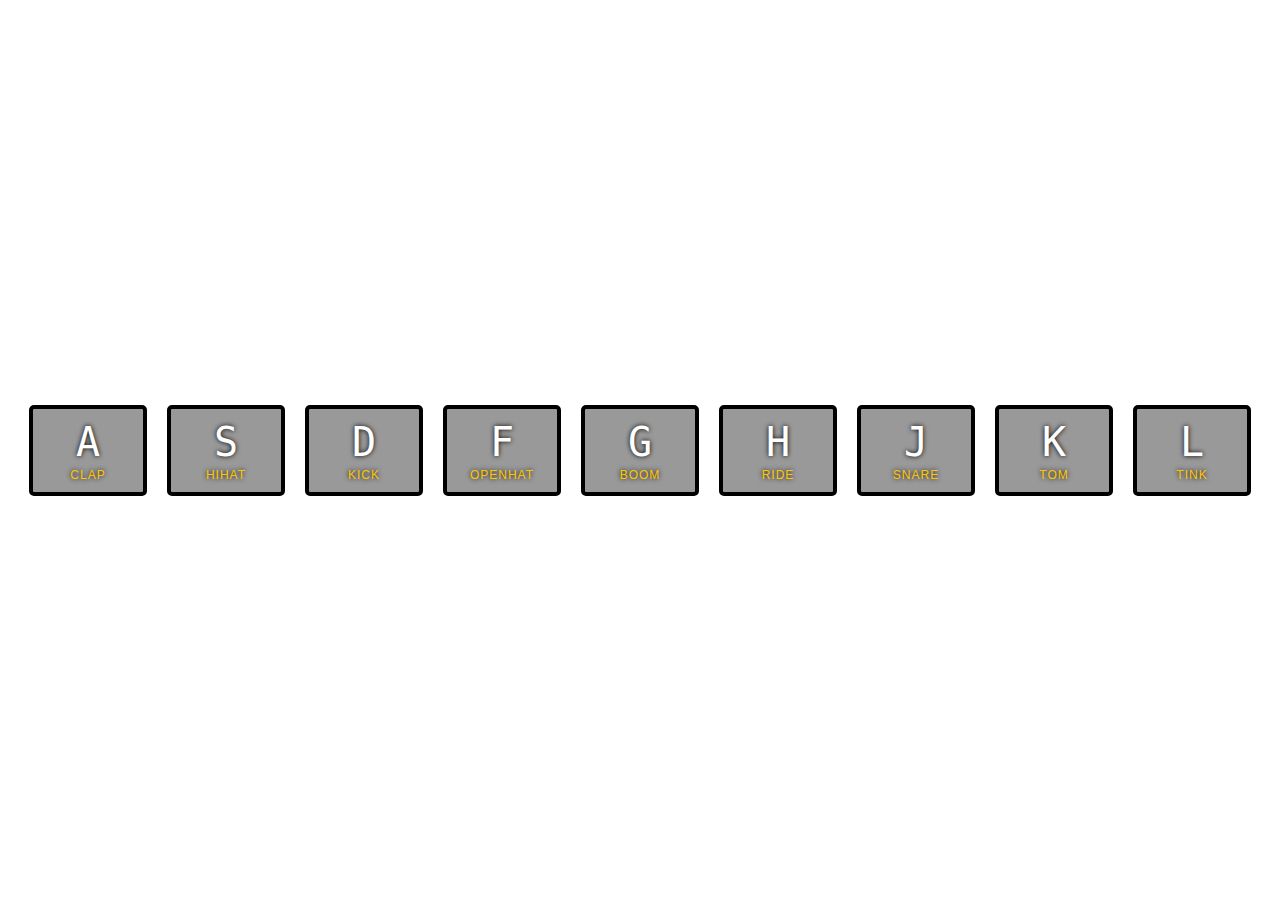
==== Day1 - Drum Kit/index-START.html @ d31ecf5b "day-1" ====
<!DOCTYPE html>
<html lang="en">
<head>
  <meta charset="UTF-8">
  <title>JS Drum Kit</title>
  <link rel="stylesheet" href="style.css">
</head>
<body>


  <div class="keys">
    <div data-key="65" class="key">
      <kbd>A</kbd>
      <span class="sound">clap</span>
    </div>
    <div data-key="83" class="key">
      <kbd>S</kbd>
      <span class="sound">hihat</span>
    </div>
    <div data-key="68" class="key">
      <kbd>D</kbd>
      <span class="sound">kick</span>
    </div>
    <div data-key="70" class="key">
      <kbd>F</kbd>
      <span class="sound">openhat</span>
    </div>
    <div data-key="71" class="key">
      <kbd>G</kbd>
      <span class="sound">boom</span>
    </div>
    <div data-key="72" class="key">
      <kbd>H</kbd>
      <span class="sound">ride</span>
    </div>
    <div data-key="74" class="key">
      <kbd>J</kbd>
      <span class="sound">snare</span>
    </div>
    <div data-key="75" class="key">
      <kbd>K</kbd>
      <span class="sound">tom</span>
    </div>
    <div data-key="76" class="key">
      <kbd>L</kbd>
      <span class="sound">tink</span>
    </div>
  </div>

  <audio data-key="65" src="sounds/clap.wav"></audio>
  <audio data-key="83" src="sounds/hihat.wav"></audio>
  <audio data-key="68" src="sounds/kick.wav"></audio>
  <audio data-key="70" src="sounds/openhat.wav"></audio>
  <audio data-key="71" src="sounds/boom.wav"></audio>
  <audio data-key="72" src="sounds/ride.wav"></audio>
  <audio data-key="74" src="sounds/snare.wav"></audio>
  <audio data-key="75" src="sounds/tom.wav"></audio>
  <audio data-key="76" src="sounds/tink.wav"></audio>

<script>

</script>


</body>
</html>
---- Day1 - Drum Kit/style.css ----
html {
  font-size: 10px;
  background: url('https://i.imgur.com/b9r5sEL.jpg') bottom center;
  background-size: cover;
}

body,html {
  margin: 0;
  padding: 0;
  font-family: sans-serif;
}

.keys {
  display: flex;
  flex: 1;
  min-height: 100vh;
  align-items: center;
  justify-content: center;
}

.key {
  border: .4rem solid black;
  border-radius: .5rem;
  margin: 1rem;
  font-size: 1.5rem;
  padding: 1rem .5rem;
  transition: all .07s ease;
  width: 10rem;
  text-align: center;
  color: white;
  background: rgba(0,0,0,0.4);
  text-shadow: 0 0 .5rem black;
}

.playing {
  transform: scale(1.1);
  border-color: #ffc600;
  box-shadow: 0 0 1rem #ffc600;
}

kbd {
  display: block;
  font-size: 4rem;
}

.sound {
  font-size: 1.2rem;
  text-transform: uppercase;
  letter-spacing: .1rem;
  color: #ffc600;
}
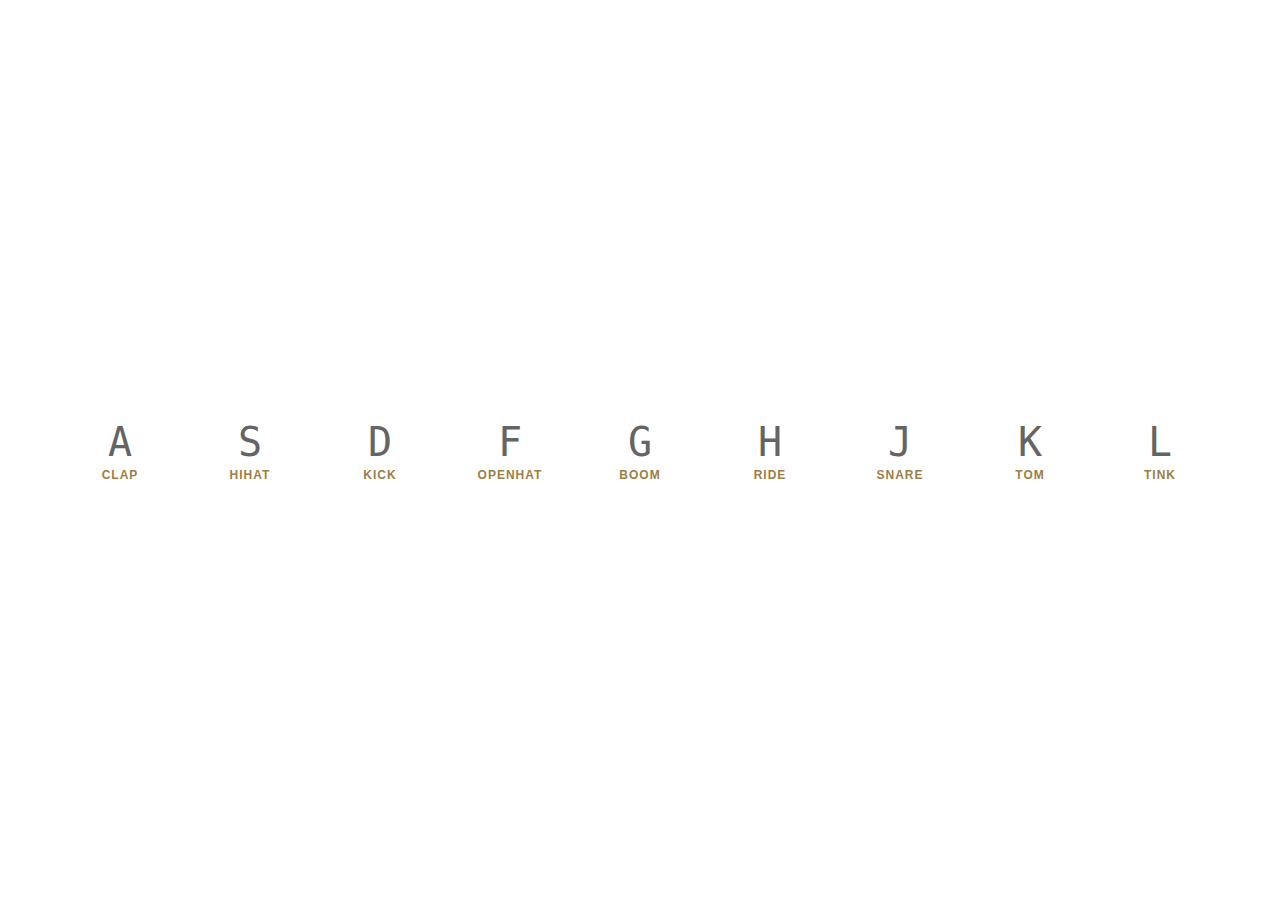
==== commit 5f82dbd9: "監聽合併" ====
--- a/Day1 - Drum Kit/index-START.html
+++ b/Day1 - Drum Kit/index-START.html
@@ -3,10 +3,10 @@
 <head>
   <meta charset="UTF-8">
   <title>JS Drum Kit</title>
+  <link rel="shortcut icon" href="#">
   <link rel="stylesheet" href="style.css">
 </head>
 <body>
-
 
   <div class="keys">
     <div data-key="65" class="key">
@@ -58,9 +58,26 @@
   <audio data-key="76" src="sounds/tink.wav"></audio>
 
 <script>
-
+// 監聽按鍵，抓取播放正確的音效
+window.addEventListener('keydown', function(event){
+  let audio = document.querySelector(`audio[data-key='${event.keyCode}']`)
+  if (!audio) return
+  audio.currentTime="0"
+  audio.play()
+  
+  // 點擊後有顏色
+  let key = document.querySelector(`div[data-key='${event.keyCode}']`)
+    key.classList.add('playing')
+    // 監聽點擊後效果的transition，結束後移除
+    let keys = document.querySelectorAll('.key')
+    let removeTransition = function(event){
+        if (event.propertyName !== 'transform') return
+        this.classList.remove('playing')
+    }
+    keys.forEach((item) => {
+      item.addEventListener('transitionend', removeTransition)
+  })
+})
 </script>
-
-
 </body>
 </html>
--- a/Day1 - Drum Kit/style.css
+++ b/Day1 - Drum Kit/style.css
@@ -1,6 +1,6 @@
 html {
   font-size: 10px;
-  background: url('https://i.imgur.com/b9r5sEL.jpg') bottom center;
+  background: url("https://picsum.photos/1500/1500/?random=1") center center;
   background-size: cover;
 }
 
@@ -19,7 +19,7 @@
 }
 
 .key {
-  border: .4rem solid black;
+  /* border: .3rem solid white; */
   border-radius: .5rem;
   margin: 1rem;
   font-size: 1.5rem;
@@ -28,24 +28,26 @@
   width: 10rem;
   text-align: center;
   color: white;
-  background: rgba(0,0,0,0.4);
-  text-shadow: 0 0 .5rem black;
+  background: rgba(255, 255, 255, 0.7);
+  /* text-shadow: 0 0 .5rem black; */
 }
 
 .playing {
   transform: scale(1.1);
   border-color: #ffc600;
-  box-shadow: 0 0 1rem #ffc600;
+  box-shadow: 0 0 2rem #ffd16d;
 }
 
 kbd {
   display: block;
   font-size: 4rem;
+  color: rgb(100, 100, 100)
 }
 
 .sound {
   font-size: 1.2rem;
   text-transform: uppercase;
   letter-spacing: .1rem;
-  color: #ffc600;
+  color: #9c7e45;
+  font-weight: 600;
 }
